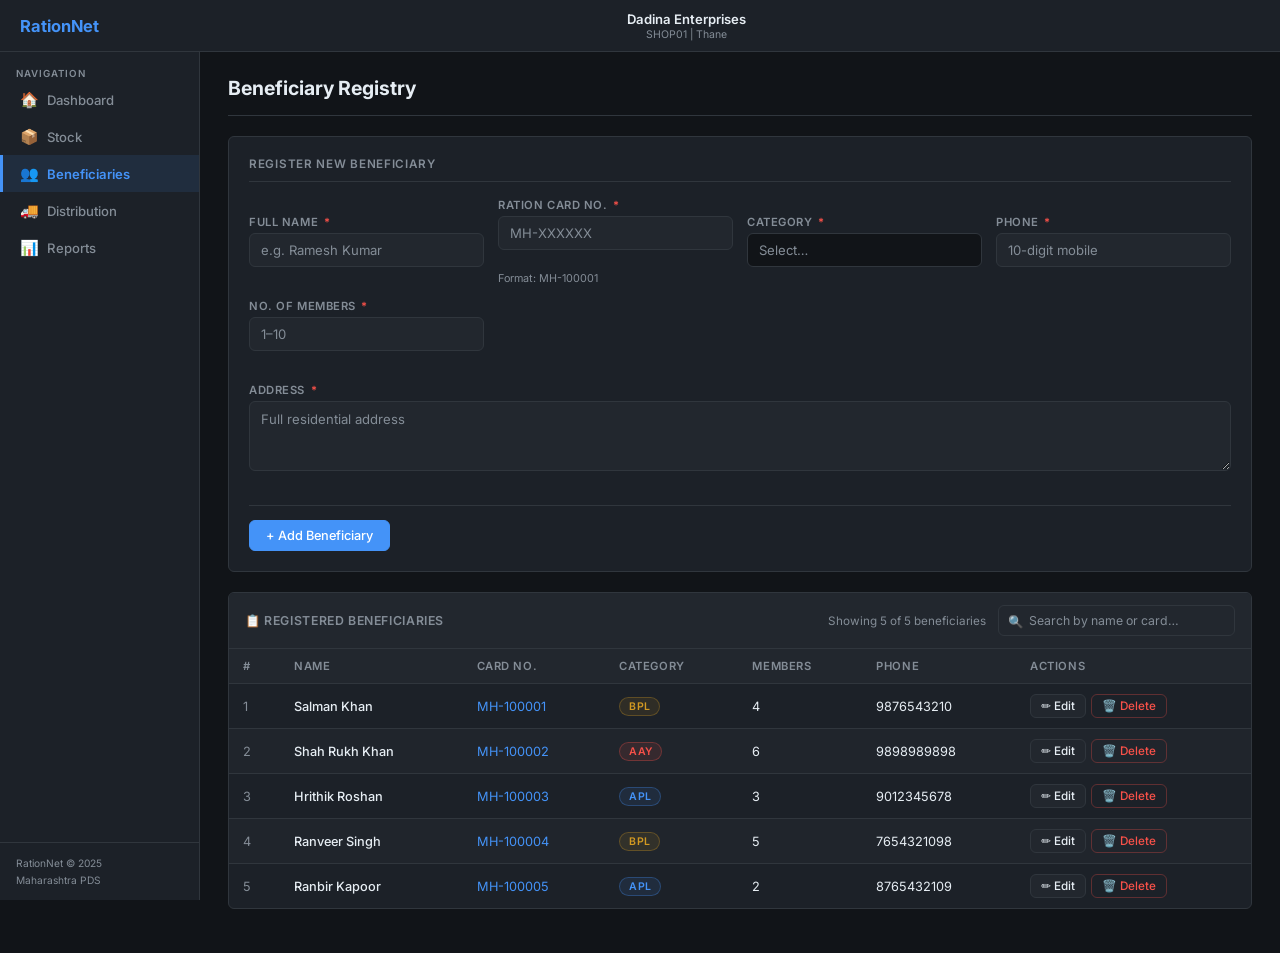
==== beneficiaries.html @ d31e5815 "Restructured files to root: removed rationnet folder" ====
<!DOCTYPE html>
<html lang="en">
<head>
  <meta charset="UTF-8">
  <meta name="viewport" content="width=device-width, initial-scale=1.0">
  <title>RationNet — Beneficiary Registry</title>
  <link rel="stylesheet" href="css/style.css">
  <link rel="stylesheet" href="css/components.css">
  <link rel="stylesheet" href="css/forms.css">
</head>
<body>
  <div id="toast-container"></div>
  <div id="sidebar-overlay" class="sidebar-overlay"></div>

  <!-- Confirm Modal -->
  <div class="modal-overlay" id="confirm-modal">
    <div class="modal-box">
      <span class="modal-icon">⚠️</span>
      <div class="modal-title">Confirm Action</div>
      <div class="modal-message"></div>
      <div class="modal-actions">
        <button class="btn btn-secondary" id="modal-cancel-btn">Cancel</button>
        <button class="btn btn-danger" id="modal-confirm-btn">Remove</button>
      </div>
    </div>
  </div>

  <div class="app-layout">
    <nav class="app-navbar">
      <button class="sidebar-toggle" id="sidebar-toggle">☰</button>
      <div class="navbar-brand"><span class="brand-dot"></span>RationNet</div>
      <div class="navbar-center">
        <div class="navbar-shop-info">
          <span class="navbar-shop-name" id="navbar-shop-name">—</span>
          <span class="navbar-shop-id" id="navbar-shop-id">—</span>
        </div>
      </div>
    </nav>

    <div class="app-body">
      <aside class="app-sidebar" id="app-sidebar">
        <nav class="sidebar-nav">
          <span class="sidebar-section-label">Navigation</span>
          <a href="dashboard.html" class="sidebar-link"><span class="nav-icon">🏠</span><span class="nav-label">Dashboard</span></a>
          <a href="stock.html" class="sidebar-link"><span class="nav-icon">📦</span><span class="nav-label">Stock</span></a>
          <a href="beneficiaries.html" class="sidebar-link active"><span class="nav-icon">👥</span><span class="nav-label">Beneficiaries</span></a>
          <a href="distribution.html" class="sidebar-link"><span class="nav-icon">🚚</span><span class="nav-label">Distribution</span></a>
          <a href="reports.html" class="sidebar-link"><span class="nav-icon">📊</span><span class="nav-label">Reports</span></a>
        </nav>
        <div class="sidebar-footer">RationNet © 2025<br>Maharashtra PDS</div>
      </aside>

      <main class="main-content">
        <div class="page-header">
          <h1 class="page-title">Beneficiary Registry</h1>
        </div>

        <!-- Add / Edit Form -->
        <div class="form-section">
          <div class="form-section-title">Register New Beneficiary</div>
          <form id="ben-form" novalidate>
            <input type="hidden" id="ben-edit-id" value="">

            <div class="form-grid">
              <div class="form-group">
                <label class="form-label" for="ben-name">Full Name <span class="required">*</span></label>
                <input type="text" id="ben-name" class="form-control" placeholder="e.g. Ramesh Kumar" maxlength="60">
                <span class="field-error" id="err-ben-name"></span>
              </div>

              <div class="form-group">
                <label class="form-label" for="ben-card">Ration Card No. <span class="required">*</span></label>
                <input type="text" id="ben-card" class="form-control" placeholder="MH-XXXXXX" maxlength="9" style="text-transform:uppercase">
                <span class="field-error" id="err-ben-card"></span>
                <span class="field-hint">Format: MH-100001</span>
              </div>

              <div class="form-group">
                <label class="form-label" for="ben-category">Category <span class="required">*</span></label>
                <select id="ben-category" class="form-control">
                  <option value="">Select…</option>
                  <option value="APL">APL — Above Poverty Line</option>
                  <option value="BPL">BPL — Below Poverty Line</option>
                  <option value="AAY">AAY — Antyodaya Anna Yojana</option>
                </select>
                <span class="field-error" id="err-ben-category"></span>
              </div>

              <div class="form-group">
                <label class="form-label" for="ben-phone">Phone <span class="required">*</span></label>
                <input type="tel" id="ben-phone" class="form-control" placeholder="10-digit mobile" maxlength="10">
                <span class="field-error" id="err-ben-phone"></span>
              </div>

              <div class="form-group">
                <label class="form-label" for="ben-members">No. of Members <span class="required">*</span></label>
                <input type="number" id="ben-members" class="form-control" min="1" max="10" placeholder="1–10">
                <span class="field-error" id="err-ben-members"></span>
              </div>

              <div class="form-group col-full">
                <label class="form-label" for="ben-address">Address <span class="required">*</span></label>
                <textarea id="ben-address" class="form-control" placeholder="Full residential address" rows="2"></textarea>
                <span class="field-error" id="err-ben-address"></span>
              </div>
            </div>

            <div class="form-actions">
              <button type="submit" class="btn btn-primary">
                <span id="form-submit-label">+ Add Beneficiary</span>
              </button>
              <button type="button" class="btn btn-secondary" id="form-cancel-edit" style="display:none">✕ Cancel Edit</button>
            </div>
          </form>
        </div>

        <!-- Beneficiary Table -->
        <div class="table-container">
          <div class="table-toolbar">
            <span class="table-toolbar-title">📋 Registered Beneficiaries</span>
            <div style="display:flex;gap:12px;align-items:center">
              <span class="table-count" id="ben-count"></span>
              <div class="search-wrap">
                <span class="search-icon">🔍</span>
                <input type="text" id="ben-search" class="search-input" placeholder="Search by name or card…">
              </div>
            </div>
          </div>
          <div style="overflow-x:auto">
            <table class="data-table">
              <thead>
                <tr>
                  <th>#</th>
                  <th>Name</th>
                  <th>Card No.</th>
                  <th>Category</th>
                  <th>Members</th>
                  <th>Phone</th>
                  <th class="no-print">Actions</th>
                </tr>
              </thead>
              <tbody id="ben-tbody">
                <tr><td colspan="7" class="empty-state"><span class="empty-icon">⏳</span>Loading registry…</td></tr>
              </tbody>
            </table>
          </div>
        </div>
      </main>
    </div>
  </div>

  <script src="js/storage.js?v=2"></script>
  <script src="js/auth.js"></script>
  <script src="js/beneficiaries.js"></script>
</body>
</html>
---- css/style.css ----
/* RationNet — Simple Dark Mode */

@import url('https://fonts.googleapis.com/css2?family=Inter:wght@400;500;600;700&display=swap');

:root {
  --bg: #111418;
  --bg-card: #1c2128;
  --bg-elevated: #22272e;
  --border: #30363d;
  --accent: #4493f8;
  --accent-light: rgba(68, 147, 248, 0.1);
  --text: #e6edf3;
  --text-muted: #848d97;
  --green: #3fb950;
  --green-bg: rgba(63, 185, 80, 0.1);
  --amber: #d29922;
  --amber-bg: rgba(210, 153, 34, 0.1);
  --red: #f85149;
  --red-bg: rgba(248, 81, 73, 0.1);
  --blue: #4493f8;
  --blue-bg: rgba(68, 147, 248, 0.1);
  --sidebar-width: 200px;
  --navbar-height: 52px;
  --radius: 6px;
}

*, *::before, *::after { box-sizing: border-box; margin: 0; padding: 0; }

html { font-size: 15px; }

body {
  background: var(--bg);
  color: var(--text);
  font-family: 'Inter', system-ui, sans-serif;
  min-height: 100vh;
}

h1, h2, h3, h4 { font-weight: 600; color: var(--text); line-height: 1.3; }
h1 { font-size: 1.4rem; }
h2 { font-size: 1.15rem; }

a { color: var(--accent); text-decoration: none; }
a:hover { text-decoration: underline; }

/* Layout */
.app-layout { display: flex; flex-direction: column; min-height: 100vh; }
.app-body { display: flex; flex: 1; padding-top: var(--navbar-height); }
.main-content {
  flex: 1;
  margin-left: var(--sidebar-width);
  padding: 24px 28px;
  min-height: calc(100vh - var(--navbar-height));
}

/* Page header */
.page-header {
  margin-bottom: 20px;
  display: flex;
  align-items: center;
  justify-content: space-between;
  flex-wrap: wrap;
  gap: 10px;
  padding-bottom: 14px;
  border-bottom: 1px solid var(--border);
}
.page-title { font-size: 1.3rem; font-weight: 700; }

/* Cards */
.card {
  background: var(--bg-card);
  border: 1px solid var(--border);
  border-radius: var(--radius);
  padding: 18px 20px;
}

/* KPI Grid */
.kpi-grid {
  display: grid;
  grid-template-columns: repeat(auto-fit, minmax(180px, 1fr));
  gap: 14px;
  margin-bottom: 22px;
}

.kpi-card {
  background: var(--bg-card);
  border: 1px solid var(--border);
  border-radius: var(--radius);
  padding: 18px 20px;
  display: flex;
  align-items: flex-start;
  gap: 14px;
}

.kpi-icon { font-size: 1.6rem; flex-shrink: 0; }
.kpi-value {
  font-size: 2rem;
  font-weight: 700;
  color: var(--accent);
  line-height: 1;
  margin-bottom: 3px;
}
.kpi-label { font-size: 0.78rem; color: var(--text-muted); font-weight: 500; }

/* Alert banner */
.alert-banner {
  display: flex;
  align-items: center;
  gap: 8px;
  padding: 10px 14px;
  border-radius: var(--radius);
  font-size: 0.875rem;
  margin-bottom: 16px;
  border: 1px solid;
}
.alert-banner.amber { background: var(--amber-bg); border-color: rgba(210,153,34,0.35); color: var(--amber); }
.alert-banner.red   { background: var(--red-bg);   border-color: rgba(248,81,73,0.35);  color: var(--red); }
.alert-banner.green { background: var(--green-bg); border-color: rgba(63,185,80,0.35);  color: var(--green); }

/* Tables */
.table-container {
  background: var(--bg-card);
  border: 1px solid var(--border);
  border-radius: var(--radius);
  overflow: hidden;
  margin-bottom: 20px;
}

.table-toolbar {
  display: flex;
  align-items: center;
  justify-content: space-between;
  padding: 12px 16px;
  border-bottom: 1px solid var(--border);
  background: var(--bg-elevated);
  gap: 10px;
  flex-wrap: wrap;
}

.table-toolbar-title { font-size: 0.82rem; font-weight: 600; color: var(--text-muted); text-transform: uppercase; letter-spacing: 0.05em; }
.table-count { font-size: 0.78rem; color: var(--text-muted); }

.data-table { width: 100%; border-collapse: collapse; font-size: 0.85rem; }
.data-table thead tr { background: var(--bg-elevated); }
.data-table th {
  padding: 10px 14px;
  text-align: left;
  font-size: 0.75rem;
  font-weight: 600;
  text-transform: uppercase;
  letter-spacing: 0.05em;
  color: var(--text-muted);
  border-bottom: 1px solid var(--border);
  white-space: nowrap;
}
.data-table td {
  padding: 10px 14px;
  border-bottom: 1px solid var(--border);
  vertical-align: middle;
  color: var(--text);
}
.data-table tbody tr:last-child td { border-bottom: none; }
.data-table tbody tr:nth-child(even) { background: rgba(255,255,255,0.02); }
.data-table tbody tr:hover { background: var(--accent-light); }

/* Progress bar */
.progress-bar-wrap { width: 100%; height: 6px; background: var(--border); border-radius: 3px; overflow: hidden; }
.progress-bar-fill { height: 100%; border-radius: 3px; background: var(--accent); transition: width 0.4s ease; }
.progress-bar-fill.amber { background: var(--amber); }
.progress-bar-fill.red   { background: var(--red); }

/* Badges */
.badge {
  display: inline-flex;
  align-items: center;
  padding: 2px 9px;
  border-radius: 20px;
  font-size: 0.7rem;
  font-weight: 600;
  text-transform: uppercase;
  letter-spacing: 0.04em;
}
.badge-green { background: var(--green-bg); color: var(--green); border: 1px solid rgba(63,185,80,0.3); }
.badge-amber { background: var(--amber-bg); color: var(--amber); border: 1px solid rgba(210,153,34,0.3); }
.badge-red   { background: var(--red-bg);   color: var(--red);   border: 1px solid rgba(248,81,73,0.3); }
.badge-blue  { background: var(--blue-bg);  color: var(--blue);  border: 1px solid rgba(68,147,248,0.3); }
.badge-cyan  { background: var(--accent-light); color: var(--accent); border: 1px solid rgba(68,147,248,0.3); }

/* Buttons */
.btn {
  display: inline-flex;
  align-items: center;
  gap: 5px;
  padding: 7px 16px;
  border-radius: var(--radius);
  font-size: 0.85rem;
  font-weight: 500;
  cursor: pointer;
  border: 1px solid transparent;
  text-decoration: none;
  white-space: nowrap;
  font-family: inherit;
  transition: background 0.15s, border-color 0.15s;
}
.btn-primary  { background: var(--accent); color: #fff; border-color: var(--accent); }
.btn-primary:hover { background: #3a7fd6; }
.btn-secondary { background: var(--bg-elevated); color: var(--text); border-color: var(--border); }
.btn-secondary:hover { background: var(--border); }
.btn-danger   { background: transparent; color: var(--red); border-color: rgba(248,81,73,0.3); }
.btn-danger:hover { background: var(--red-bg); }
.btn-amber    { background: var(--amber); color: #111; border-color: var(--amber); }
.btn-amber:hover { background: #b8860b; }
.btn-sm { padding: 4px 10px; font-size: 0.78rem; }
.btn:disabled { opacity: 0.4; cursor: not-allowed; }

/* Empty state */
.empty-state { text-align: center; padding: 36px 24px; color: var(--text-muted); font-size: 0.85rem; }
.empty-state .empty-icon { font-size: 2rem; margin-bottom: 8px; display: block; }

/* Scrollbar */
::-webkit-scrollbar { width: 5px; height: 5px; }
::-webkit-scrollbar-track { background: var(--bg); }
::-webkit-scrollbar-thumb { background: var(--border); border-radius: 3px; }

/* Animations */
@keyframes toastIn  { from { opacity: 0; transform: translateX(100%); } to { opacity: 1; transform: translateX(0); } }
@keyframes toastOut { from { opacity: 1; } to { opacity: 0; transform: translateX(100%); } }
@keyframes modalIn  { from { opacity: 0; transform: scale(0.96); } to { opacity: 1; transform: scale(1); } }
@keyframes spin     { to { transform: rotate(360deg); } }

.spinner {
  width: 24px; height: 24px;
  border: 2px solid var(--border);
  border-top-color: var(--accent);
  border-radius: 50%;
  animation: spin 0.7s linear infinite;
  display: inline-block;
}

/* Responsive */
@media (max-width: 768px) {
  .main-content { margin-left: 0; padding: 14px; }
  .kpi-grid { grid-template-columns: repeat(2, 1fr); }
}

/* Print */
@media print {
  .app-navbar, .app-sidebar, .no-print { display: none !important; }
  .main-content { margin-left: 0 !important; padding: 0 !important; }
  body { background: white; color: black; }
  .data-table th, .data-table td { color: black; border-color: #ccc; }
}
---- css/components.css ----
/* RationNet — Components (Dark) */

/* Navbar */
.app-navbar {
  position: fixed;
  top: 0; left: 0; right: 0;
  height: var(--navbar-height);
  background: var(--bg-card);
  border-bottom: 1px solid var(--border);
  display: flex;
  align-items: center;
  padding: 0 20px;
  z-index: 100;
  gap: 14px;
}
.navbar-brand { font-size: 1.1rem; font-weight: 700; color: var(--accent); white-space: nowrap; }
.navbar-center { flex: 1; text-align: center; }
.navbar-shop-info { display: flex; flex-direction: column; align-items: center; gap: 1px; }
.navbar-shop-name { font-size: 0.875rem; font-weight: 600; color: var(--text); }
.navbar-shop-id   { font-size: 0.7rem; color: var(--text-muted); }
.navbar-actions   { display: flex; align-items: center; gap: 8px; }

.btn-logout {
  padding: 5px 12px;
  background: transparent;
  color: var(--text-muted);
  border: 1px solid var(--border);
  border-radius: var(--radius);
  font-size: 0.8rem;
  cursor: pointer;
  font-family: inherit;
  transition: all 0.15s;
}
.btn-logout:hover { color: var(--red); border-color: rgba(248,81,73,0.4); background: var(--red-bg); }

.sidebar-toggle {
  display: none;
  background: transparent;
  border: 1px solid var(--border);
  color: var(--text-muted);
  border-radius: var(--radius);
  padding: 5px 9px;
  cursor: pointer;
  font-size: 1rem;
  line-height: 1;
  font-family: inherit;
}

/* Sidebar */
.app-sidebar {
  position: fixed;
  top: var(--navbar-height); left: 0;
  width: var(--sidebar-width);
  height: calc(100vh - var(--navbar-height));
  background: var(--bg-card);
  border-right: 1px solid var(--border);
  display: flex; flex-direction: column;
  overflow-y: auto; z-index: 90;
  transition: transform 0.2s ease;
}
.sidebar-nav { padding: 10px 0; flex: 1; }
.sidebar-section-label {
  font-size: 0.65rem; font-weight: 600;
  text-transform: uppercase; letter-spacing: 0.1em;
  color: var(--text-muted); padding: 10px 16px 4px;
}
.sidebar-link {
  display: flex; align-items: center; gap: 8px;
  padding: 9px 16px;
  color: var(--text-muted);
  font-size: 0.875rem; font-weight: 500;
  text-decoration: none;
  border-left: 3px solid transparent;
  transition: all 0.15s;
}
.sidebar-link .nav-icon { font-size: 1rem; width: 20px; text-align: center; flex-shrink: 0; }
.sidebar-link:hover { background: var(--bg-elevated); color: var(--text); text-decoration: none; }
.sidebar-link.active { color: var(--accent); background: var(--accent-light); border-left-color: var(--accent); font-weight: 600; }
.sidebar-footer { padding: 12px 16px; border-top: 1px solid var(--border); font-size: 0.68rem; color: var(--text-muted); line-height: 1.6; }

@media (max-width: 768px) {
  .app-sidebar { transform: translateX(-100%); }
  .app-sidebar.open { transform: translateX(0); box-shadow: 2px 0 20px rgba(0,0,0,0.5); }
  .sidebar-toggle { display: inline-flex; align-items: center; }
  .sidebar-overlay { display: none; position: fixed; inset: 0; background: rgba(0,0,0,0.5); z-index: 89; }
  .sidebar-overlay.active { display: block; }
}

/* Modal */
.modal-overlay {
  display: none; position: fixed; inset: 0;
  background: rgba(0,0,0,0.6);
  z-index: 1000; align-items: center; justify-content: center;
}
.modal-overlay.active { display: flex; }
.modal-box {
  background: var(--bg-elevated);
  border: 1px solid var(--border);
  border-radius: var(--radius);
  padding: 24px 28px; max-width: 400px; width: 90%;
  box-shadow: 0 8px 30px rgba(0,0,0,0.5);
  animation: modalIn 0.18s ease;
}
.modal-icon    { font-size: 1.8rem; margin-bottom: 10px; display: block; text-align: center; }
.modal-title   { font-size: 1.05rem; font-weight: 600; margin-bottom: 8px; text-align: center; color: var(--text); }
.modal-message { font-size: 0.875rem; color: var(--text-muted); text-align: center; line-height: 1.5; margin-bottom: 20px; }
.modal-highlight { color: var(--accent); font-weight: 600; }
.modal-actions { display: flex; gap: 8px; justify-content: center; }

/* Toasts */
#toast-container {
  position: fixed; bottom: 20px; right: 20px;
  z-index: 2000; display: flex; flex-direction: column; gap: 6px; align-items: flex-end;
}
.toast {
  display: flex; align-items: center; gap: 8px;
  padding: 10px 16px; border-radius: var(--radius);
  font-size: 0.84rem; min-width: 260px; max-width: 360px;
  border: 1px solid; cursor: pointer;
  background: var(--bg-elevated);
  box-shadow: 0 4px 16px rgba(0,0,0,0.4);
  animation: toastIn 0.25s ease;
}
.toast.success { border-color: rgba(63,185,80,0.4); color: var(--green); }
.toast.error   { border-color: rgba(248,81,73,0.4); color: var(--red); }
.toast.warning { border-color: rgba(210,153,34,0.4); color: var(--amber); }
.toast.info    { border-color: rgba(68,147,248,0.4); color: var(--accent); }
.toast.dismissing { animation: toastOut 0.25s ease forwards; }
.toast-icon { font-size: 1rem; flex-shrink: 0; }
.toast-msg  { flex: 1; line-height: 1.4; }

/* Search */
.search-wrap { position: relative; flex: 1; max-width: 260px; }
.search-wrap .search-icon { position: absolute; left: 10px; top: 50%; transform: translateY(-50%); font-size: 0.82rem; color: var(--text-muted); pointer-events: none; }
.search-input {
  width: 100%; padding: 7px 12px 7px 30px;
  background: var(--bg-elevated); border: 1px solid var(--border);
  border-radius: var(--radius); color: var(--text);
  font-size: 0.82rem; font-family: inherit; outline: none;
}
.search-input::placeholder { color: var(--text-muted); }
.search-input:focus { border-color: var(--accent); }

/* Action buttons */
.action-btns { display: flex; gap: 5px; align-items: center; }

/* Section divider */
.section-divider { height: 1px; background: var(--border); margin: 20px 0; }

/* Form section */
.form-section {
  background: var(--bg-card);
  border: 1px solid var(--border);
  border-radius: var(--radius);
  padding: 20px; margin-bottom: 20px;
}
.form-section-title {
  font-size: 0.78rem; font-weight: 600;
  text-transform: uppercase; letter-spacing: 0.06em;
  color: var(--text-muted); margin-bottom: 16px;
  padding-bottom: 10px; border-bottom: 1px solid var(--border);
}
---- css/forms.css ----
/* RationNet — Forms (Dark) */

.form-grid   { display: grid; grid-template-columns: repeat(auto-fit, minmax(190px, 1fr)); gap: 14px; align-items: end; }
.form-grid-2 { display: grid; grid-template-columns: repeat(2, 1fr); gap: 14px; }
.form-grid-3 { display: grid; grid-template-columns: repeat(3, 1fr); gap: 14px; }
.form-row    { display: flex; gap: 14px; align-items: flex-end; flex-wrap: wrap; }
.form-col    { flex: 1; min-width: 150px; }
.col-full    { grid-column: 1 / -1; }

.form-group  { display: flex; flex-direction: column; gap: 4px; }

.form-label {
  font-size: 0.75rem; font-weight: 600;
  text-transform: uppercase; letter-spacing: 0.05em;
  color: var(--text-muted);
}
.form-label .required { color: var(--red); margin-left: 2px; }

.form-control {
  width: 100%; padding: 8px 11px;
  background: var(--bg-elevated);
  border: 1px solid var(--border);
  border-radius: var(--radius);
  color: var(--text); font-family: inherit;
  font-size: 0.875rem; outline: none;
  appearance: none; -webkit-appearance: none;
  transition: border-color 0.15s;
}
.form-control::placeholder { color: var(--text-muted); }
.form-control:focus { border-color: var(--accent); }
.form-control:read-only { background: var(--bg); color: var(--text-muted); cursor: not-allowed; }
.form-control.is-invalid { border-color: var(--red); }
.form-control.is-valid   { border-color: var(--green); }

select.form-control {
  background-image: url("data:image/svg+xml,%3Csvg xmlns='http://www.w3.org/2000/svg' width='12' height='8' viewBox='0 0 12 8'%3E%3Cpath d='M1 1l5 5 5-5' stroke='%23848d97' stroke-width='1.5' fill='none' stroke-linecap='round'/%3E%3C/svg%3E");
  background-repeat: no-repeat;
  background-position: right 10px center;
  padding-right: 28px; cursor: pointer;
}
select.form-control option { background: var(--bg-elevated); color: var(--text); }

textarea.form-control { min-height: 70px; resize: vertical; line-height: 1.5; }

.field-error { font-size: 0.72rem; color: var(--red); min-height: 14px; line-height: 1.4; }
.field-hint  { font-size: 0.72rem; color: var(--text-muted); }

/* Input + button group */
.input-btn-group { display: flex; }
.input-btn-group .form-control { border-radius: var(--radius) 0 0 var(--radius); flex: 1; }
.input-btn-group .btn-lookup {
  padding: 8px 12px;
  background: var(--bg); border: 1px solid var(--border);
  border-left: none; border-radius: 0 var(--radius) var(--radius) 0;
  color: var(--accent); font-size: 0.8rem; font-family: inherit; cursor: pointer; white-space: nowrap;
}
.input-btn-group .btn-lookup:hover { background: var(--accent-light); }

/* Dynamic item rows */
.items-table-wrap { border: 1px solid var(--border); border-radius: var(--radius); overflow: hidden; margin-bottom: 10px; }
.items-table { width: 100%; border-collapse: collapse; font-size: 0.84rem; }
.items-table th {
  padding: 8px 12px; background: var(--bg-elevated);
  font-size: 0.72rem; font-weight: 600; text-transform: uppercase;
  letter-spacing: 0.05em; color: var(--text-muted);
  border-bottom: 1px solid var(--border); text-align: left;
}
.items-table td { padding: 7px 8px; border-bottom: 1px solid var(--border); vertical-align: middle; }
.items-table tr:last-child td { border-bottom: none; }
.items-table .form-control { padding: 6px 9px; font-size: 0.82rem; }
.stock-avail-hint { font-size: 0.68rem; color: var(--text-muted); padding-top: 2px; }
.stock-avail-hint.low      { color: var(--amber); }
.stock-avail-hint.critical { color: var(--red); }

/* Form actions */
.form-actions {
  display: flex; gap: 8px; align-items: center;
  margin-top: 16px; padding-top: 14px;
  border-top: 1px solid var(--border); flex-wrap: wrap;
}

/* Filter bar */
.filter-bar {
  background: var(--bg-card); border: 1px solid var(--border);
  border-radius: var(--radius); padding: 14px 16px;
  margin-bottom: 16px; display: flex; gap: 12px; align-items: flex-end; flex-wrap: wrap;
}
.filter-bar .form-group { flex: 1; min-width: 130px; }

/* Login page */
.login-page {
  min-height: 100vh; display: flex;
  align-items: center; justify-content: center;
  padding: 24px; background: var(--bg);
}
.login-card {
  background: var(--bg-card); border: 1px solid var(--border);
  border-radius: var(--radius); padding: 32px 36px;
  width: 100%; max-width: 400px;
  box-shadow: 0 4px 24px rgba(0,0,0,0.4);
}
.login-logo { text-align: center; margin-bottom: 24px; }
.login-logo .brand-name {
  font-size: 1.8rem; font-weight: 700; color: var(--accent);
  letter-spacing: 0.05em; display: block;
}
.login-logo .brand-sub {
  font-size: 0.72rem; color: var(--text-muted);
  letter-spacing: 0.08em; text-transform: uppercase;
  margin-top: 3px; display: block;
}
.login-form-title {
  font-size: 0.78rem; font-weight: 600; color: var(--text-muted);
  text-transform: uppercase; letter-spacing: 0.06em;
  margin-bottom: 18px; padding-bottom: 12px;
  border-bottom: 1px solid var(--border); text-align: center;
}
.login-form { display: flex; flex-direction: column; gap: 14px; }
.btn-login { width: 100%; padding: 10px; justify-content: center; font-size: 0.875rem; margin-top: 4px; }
.login-footer-text {
  margin-top: 20px; padding-top: 14px; border-top: 1px solid var(--border);
  text-align: center; font-size: 0.68rem; color: var(--text-muted); line-height: 1.6;
}

input[type="date"].form-control,
input[type="number"].form-control { color-scheme: dark; }

@media (max-width: 768px) {
  .form-grid-2, .form-grid-3 { grid-template-columns: 1fr; }
  .login-card { padding: 24px 18px; }
}
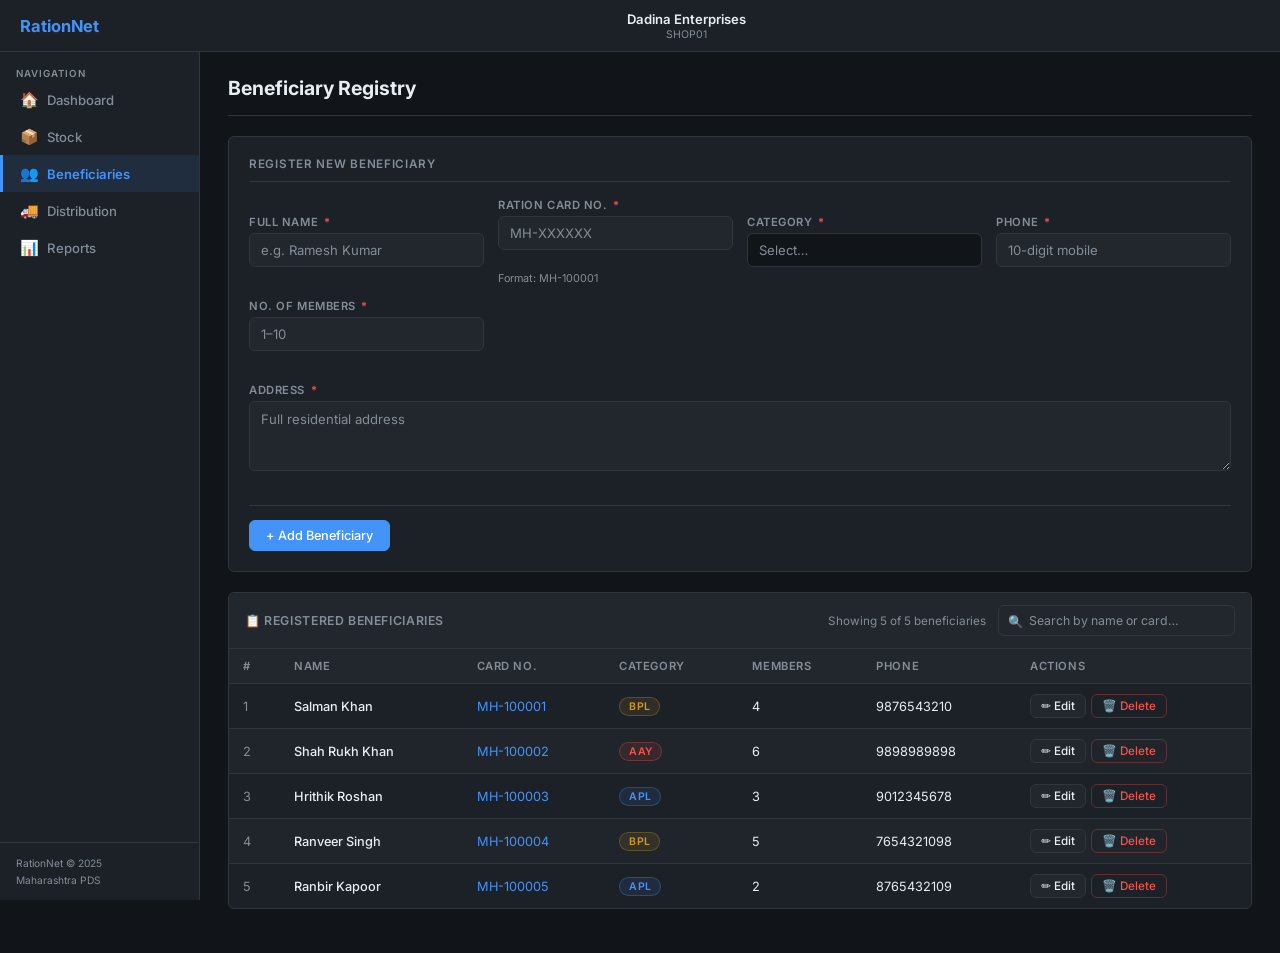
==== commit 66121e9c: "Remove authentication and consolidate dashboard to index.html" ====
--- a/beneficiaries.html
+++ b/beneficiaries.html
@@ -41,7 +41,7 @@
       <aside class="app-sidebar" id="app-sidebar">
         <nav class="sidebar-nav">
           <span class="sidebar-section-label">Navigation</span>
-          <a href="dashboard.html" class="sidebar-link"><span class="nav-icon">🏠</span><span class="nav-label">Dashboard</span></a>
+          <a href="index.html" class="sidebar-link"><span class="nav-icon">🏠</span><span class="nav-label">Dashboard</span></a>
           <a href="stock.html" class="sidebar-link"><span class="nav-icon">📦</span><span class="nav-label">Stock</span></a>
           <a href="beneficiaries.html" class="sidebar-link active"><span class="nav-icon">👥</span><span class="nav-label">Beneficiaries</span></a>
           <a href="distribution.html" class="sidebar-link"><span class="nav-icon">🚚</span><span class="nav-label">Distribution</span></a>
@@ -150,7 +150,6 @@
   </div>
 
   <script src="js/storage.js?v=2"></script>
-  <script src="js/auth.js"></script>
-  <script src="js/beneficiaries.js"></script>
+    <script src="js/beneficiaries.js"></script>
 </body>
 </html>
